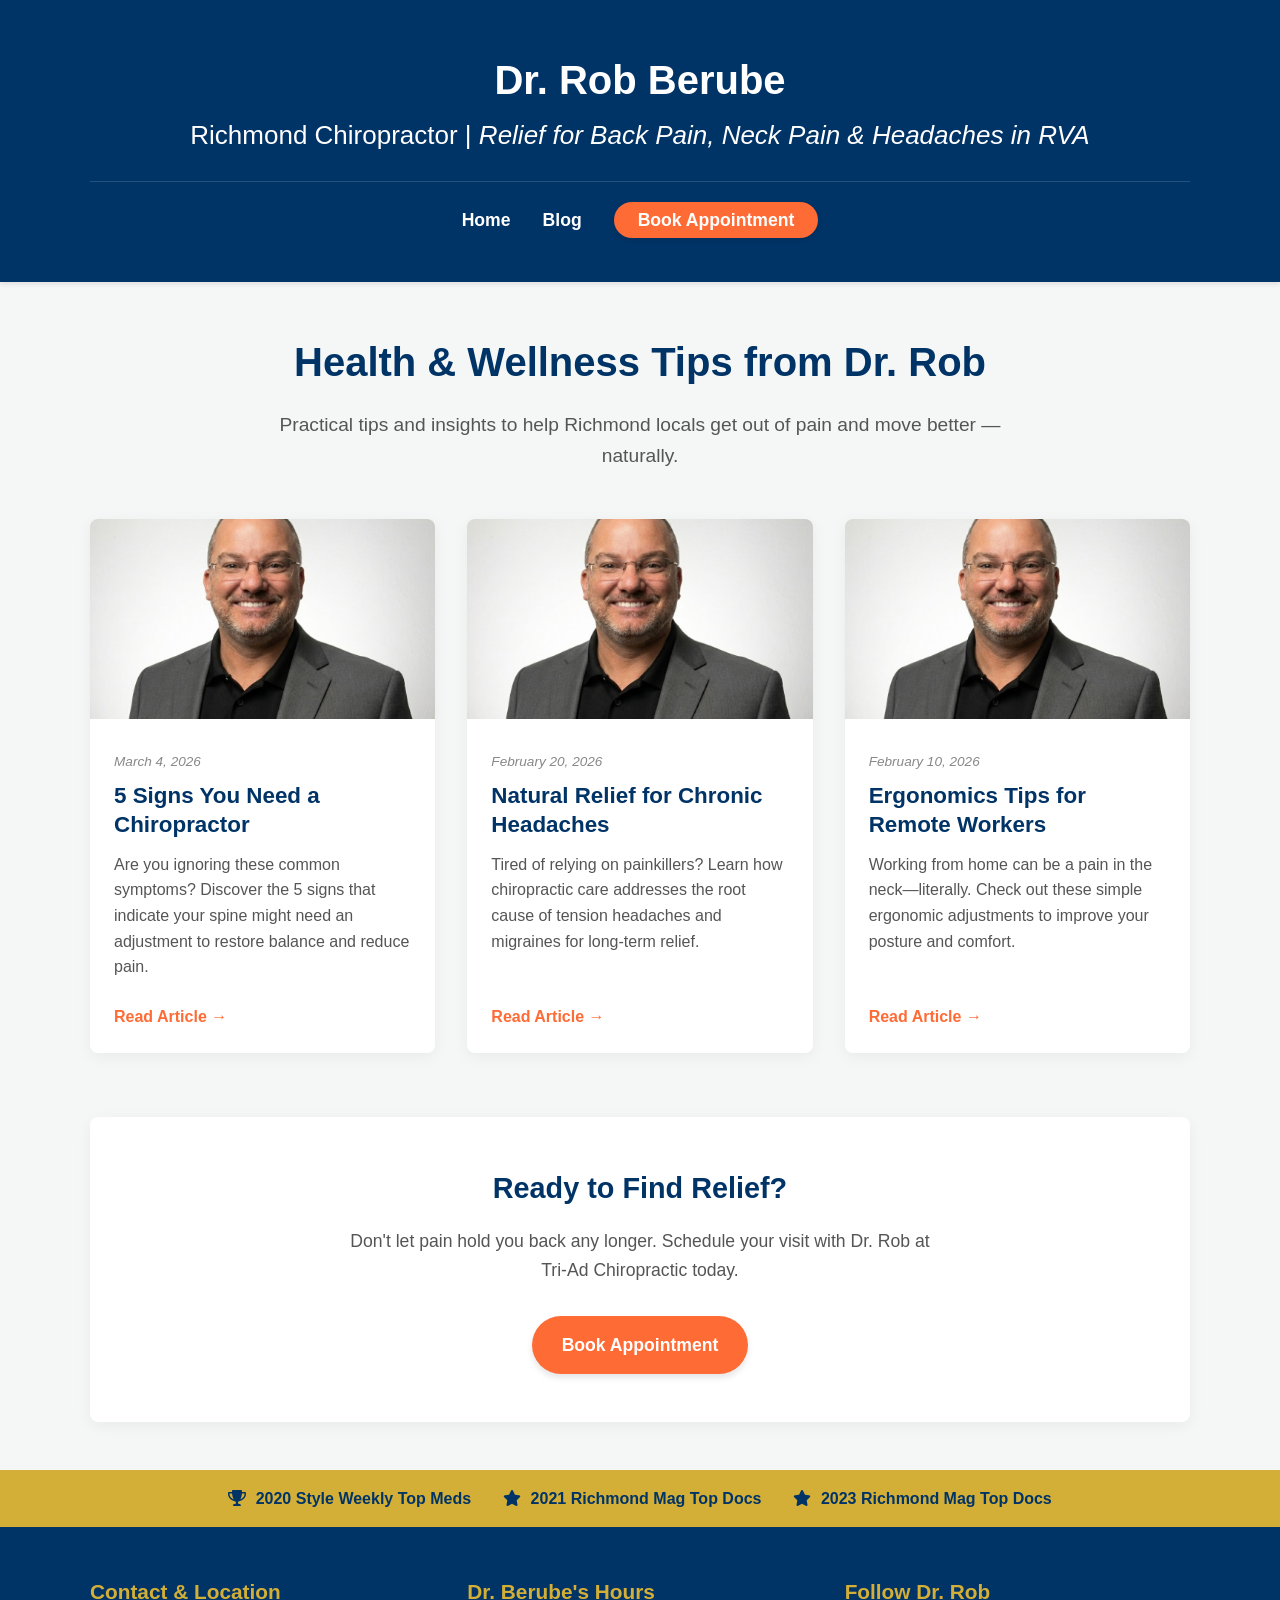
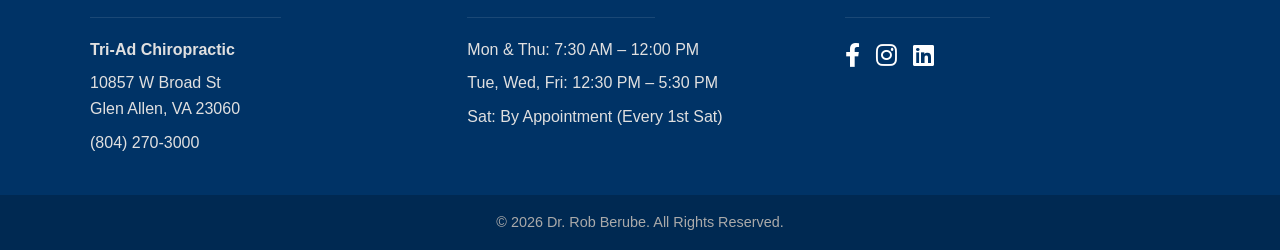
==== blog/index.html @ 6f5e11da "blog design and templates" ====
<!DOCTYPE html>
<html lang="en">
<head>
    <meta charset="UTF-8">
    <meta name="viewport" content="width=device-width, initial-scale=1.0">
    
    <title>Health & Wellness Blog | Dr. Rob Berube | Richmond Chiropractor</title>
    <meta name="description" content="Practical tips and insights to help Richmond locals get out of pain and move better — naturally. Read Dr. Rob's latest health advice.">
    
    <link rel="canonical" href="https://www.drrobrva.com/blog/">

    <!-- Open Graph Tags -->
    <meta property="og:title" content="Health & Wellness Blog | Dr. Rob Berube">
    <meta property="og:description" content="Practical tips and insights to help Richmond locals get out of pain and move better — naturally.">
    <meta property="og:image" content="https://www.drrobrva.com/images/drrob.png">
    <meta property="og:url" content="https://www.drrobrva.com/blog/">
    <meta property="og:type" content="website">

    <!-- Stylesheets (Adjusted for subfolder) -->
    <link rel="stylesheet" href="../css/style.css">
    <link rel="stylesheet" href="https://cdnjs.cloudflare.com/ajax/libs/font-awesome/6.0.0/css/all.min.css">
</head>
<body>
    <!-- Header -->
    <header>
        <div class="container">
            <h1>Dr. Rob Berube <span class="header-sub">Richmond Chiropractor <span class="separator">|</span> <em>Relief for Back Pain, Neck Pain & Headaches in RVA</em></span></h1>
            <nav class="main-nav">
                <ul>
                    <li><a href="../index.html">Home</a></li>
                    <li><a href="index.html">Blog</a></li>
                    <li><a href="https://www.tri-adchiropractic.com/become-a-patient/" class="nav-btn">Book Appointment</a></li>
                </ul>
            </nav>
        </div>
    </header>

    <main class="container">
        <!-- Blog Intro -->
        <div class="blog-intro">
            <h1>Health & Wellness Tips from Dr. Rob</h1>
            <p>Practical tips and insights to help Richmond locals get out of pain and move better — naturally.</p>
        </div>

        <!-- Blog Grid -->
        <div class="blog-grid">
            <!-- Placeholder Card 1 -->
            <article class="blog-card">
                <a href="posts/post-template.html">
                    <img src="../images/drrob.png" alt="Dr. Rob Berube" class="blog-card-image" loading="lazy">
                </a>
                <div class="blog-card-content">
                    <div class="blog-card-meta">March 4, 2026</div>
                    <h2 class="blog-card-title"><a href="posts/post-template.html">5 Signs You Need a Chiropractor</a></h2>
                    <p class="blog-card-excerpt">Are you ignoring these common symptoms? Discover the 5 signs that indicate your spine might need an adjustment to restore balance and reduce pain.</p>
                    <a href="posts/post-template.html" class="read-more">Read Article &rarr;</a>
                </div>
            </article>

            <!-- Placeholder Card 2 -->
            <article class="blog-card">
                <a href="posts/post-template.html">
                    <img src="../images/drrob.png" alt="Headache Relief" class="blog-card-image" loading="lazy">
                </a>
                <div class="blog-card-content">
                    <div class="blog-card-meta">February 20, 2026</div>
                    <h2 class="blog-card-title"><a href="posts/post-template.html">Natural Relief for Chronic Headaches</a></h2>
                    <p class="blog-card-excerpt">Tired of relying on painkillers? Learn how chiropractic care addresses the root cause of tension headaches and migraines for long-term relief.</p>
                    <a href="posts/post-template.html" class="read-more">Read Article &rarr;</a>
                </div>
            </article>

            <!-- Placeholder Card 3 -->
            <article class="blog-card">
                <a href="posts/post-template.html">
                    <img src="../images/drrob.png" alt="Ergonomics" class="blog-card-image" loading="lazy">
                </a>
                <div class="blog-card-content">
                    <div class="blog-card-meta">February 10, 2026</div>
                    <h2 class="blog-card-title"><a href="posts/post-template.html">Ergonomics Tips for Remote Workers</a></h2>
                    <p class="blog-card-excerpt">Working from home can be a pain in the neck—literally. Check out these simple ergonomic adjustments to improve your posture and comfort.</p>
                    <a href="posts/post-template.html" class="read-more">Read Article &rarr;</a>
                </div>
            </article>
        </div>

        <!-- CTA Section -->
        <div class="blog-cta">
            <h3>Ready to Find Relief?</h3>
            <p>Don't let pain hold you back any longer. Schedule your visit with Dr. Rob at Tri-Ad Chiropractic today.</p>
            <a href="https://www.tri-adchiropractic.com/become-a-patient/" class="btn-primary">Book Appointment</a>
        </div>
    </main>

    <!-- Accolades Ribbon -->
    <div class="accolades-ribbon">
        <div class="container accolades-content">
            <span><i class="fas fa-trophy"></i> 2020 Style Weekly Top Meds</span>
            <span><i class="fas fa-star"></i> 2021 Richmond Mag Top Docs</span>
            <span><i class="fas fa-star"></i> 2023 Richmond Mag Top Docs</span>
        </div>
    </div>

    <!-- Footer -->
    <footer>
        <div class="container footer-content">
            <div class="footer-col">
                <h3>Contact & Location</h3>
                <p><strong>Tri-Ad Chiropractic</strong></p>
                <p><a href="https://www.google.com/maps/search/?api=1&query=10857+W+Broad+St,+Glen+Allen,+VA+23060" target="_blank">10857 W Broad St<br>Glen Allen, VA 23060</a></p>
                <p><a href="tel:8042703000">(804) 270-3000</a></p>
            </div>
            <div class="footer-col">
                <h3>Dr. Berube's Hours</h3>
                <ul class="hours-list">
                    <li><span>Mon & Thu:</span> 7:30 AM – 12:00 PM</li>
                    <li><span>Tue, Wed, Fri:</span> 12:30 PM – 5:30 PM</li>
                    <li><span>Sat:</span> By Appointment (Every 1st Sat)</li>
                </ul>
            </div>
            <div class="footer-col">
                <h3>Follow Dr. Rob</h3>
                <div class="social-icons">
                    <a href="https://www.facebook.com/drrobrva" aria-label="Facebook"><i class="fab fa-facebook-f"></i></a>
                    <a href="https://www.instagram.com/drrobrva" aria-label="Instagram"><i class="fab fa-instagram"></i></a>
                    <a href="https://www.linkedin.com/in/robberube/" aria-label="LinkedIn"><i class="fab fa-linkedin"></i></a>
                </div>
            </div>
        </div>
        <div class="copyright">
            <p>&copy; 2026 Dr. Rob Berube. All Rights Reserved.</p>
        </div>
    </footer>
</body>
</html>
---- css/style.css ----
/* Reset and Base Styles */
:root {
    --primary-navy: #003366;
    --secondary-bg: #f4f7f6;
    --white: #ffffff;
    --text-dark: #333333;
    --accent-color: #ff6b35; /* High visibility orange for CTA */
    --accent-hover: #e85a23;
    --gold-accent: #d4af37;
}

* {
    box-sizing: border-box;
    margin: 0;
    padding: 0;
}

body {
    font-family: 'Segoe UI', Tahoma, Geneva, Verdana, sans-serif;
    line-height: 1.6;
    color: var(--text-dark);
    background-color: var(--secondary-bg);
}

/* Layout Utilities */
.container {
    width: 90%;
    max-width: 1100px;
    margin: 0 auto;
}

/* Header Styling */
header {
    background-color: var(--primary-navy);
    color: var(--white);
    padding: 3rem 0;
    text-align: center;
    box-shadow: 0 2px 5px rgba(0,0,0,0.1);
}

header h1 {
    font-size: 2.5rem;
    margin-bottom: 0.5rem;
    font-weight: 700;
}

header .subtitle {
    font-size: 1.2rem;
    font-weight: 300;
    opacity: 0.9;
    letter-spacing: 1px;
}

header h1 .header-sub {
    display: block;
    font-size: 1.625rem;
    font-weight: 300;
    margin-top: 0.2rem;
}

/* Main Profile Section */
.profile-section {
    background-color: var(--white);
    margin: 3rem auto;
    padding: 3rem;
    border-radius: 8px;
    box-shadow: 0 4px 15px rgba(0,0,0,0.05);
    display: flex;
    flex-direction: column;
    align-items: center;
    gap: 2.5rem;
}

/* Responsive Desktop Layout */
@media (min-width: 768px) {
    .profile-section {
        flex-direction: row;
        align-items: flex-start;
        text-align: left;
    }
    
    .bio-content {
        flex: 1;
    }
}

/* Profile Image */
.profile-image {
    width: 200px;
    height: 200px;
    object-fit: cover;
    border-radius: 50%;
    border: 5px solid var(--primary-navy);
    flex-shrink: 0;
}

/* Typography & Content */
.bio-content h2 {
    color: var(--primary-navy);
    margin-bottom: 1rem;
    font-size: 1.8rem;
}

.bio-content h2 .text-highlight {
    color: var(--accent-color);
}

.bio-content p {
    margin-bottom: 2rem;
    font-size: 1.1rem;
    color: #555;
}

/* Call to Action Button */
.btn-primary {
    display: inline-block;
    background-color: var(--accent-color);
    color: var(--white);
    padding: 15px 30px;
    text-decoration: none;
    border-radius: 50px;
    font-weight: bold;
    font-size: 1.1rem;
    transition: all 0.3s ease;
    box-shadow: 0 4px 6px rgba(0,0,0,0.1);
    text-align: center;
}

.btn-primary:hover {
    background-color: var(--accent-hover);
    transform: translateY(-2px);
    box-shadow: 0 6px 8px rgba(0,0,0,0.15);
}

/* Accolades Ribbon */
.accolades-ribbon {
    background-color: var(--gold-accent);
    color: var(--primary-navy);
    padding: 1rem 0;
    font-weight: bold;
    text-align: center;
}

.accolades-content {
    display: flex;
    flex-direction: column;
    gap: 0.5rem;
    justify-content: center;
    align-items: center;
}

@media (min-width: 768px) {
    .accolades-content {
        flex-direction: row;
        gap: 2rem;
    }
}

.accolades-content span i {
    margin-right: 5px;
}

/* Footer Styling */
footer {
    background-color: var(--primary-navy);
    color: var(--white);
    padding-top: 3rem;
}

.footer-content {
    display: grid;
    grid-template-columns: 1fr;
    gap: 2rem;
    padding-bottom: 2rem;
    text-align: center;
}

@media (min-width: 768px) {
    .footer-content {
        grid-template-columns: repeat(3, 1fr);
        text-align: left;
    }
}

.footer-col h3 {
    color: var(--gold-accent);
    margin-bottom: 1.2rem;
    font-size: 1.3rem;
    border-bottom: 1px solid rgba(255,255,255,0.1);
    padding-bottom: 0.5rem;
    display: inline-block;
}

.footer-col p, .footer-col a {
    color: #e0e0e0;
    text-decoration: none;
    margin-bottom: 0.5rem;
    transition: color 0.3s ease;
}

.footer-col a:hover {
    color: var(--accent-color);
}

.hours-list {
    list-style: none;
    padding: 0;
}

.hours-list li {
    margin-bottom: 0.5rem;
    color: #e0e0e0;
}

.social-icons {
    display: flex;
    gap: 1rem;
    justify-content: center;
}

@media (min-width: 768px) {
    .social-icons {
        justify-content: flex-start;
    }
}

.social-icons a {
    font-size: 1.5rem;
    color: var(--white);
}

.social-icons a:hover {
    color: var(--gold-accent);
}

.copyright {
    background-color: rgba(0,0,0,0.2);
    text-align: center;
    padding: 1rem 0;
    font-size: 0.9rem;
    color: #aaa;
}

/* Mobile Specific Adjustments */
@media (max-width: 600px) {
    /* H1: Break sub-header onto new line and hide separator */
    header h1 .header-sub .separator {
        display: none;
    }
    header h1 .header-sub em {
        display: block;
        margin-top: 0.3rem;
    }

    /* H2: Hide colon and stack text */
    .bio-content h2 .colon {
        display: none;
    }
    .bio-content h2 .text-highlight {
        display: block;
        font-size: 1.5rem; /* Slightly smaller to fit on one line */
    }
}

/* =========================================
   Navigation Styles
   ========================================= */
.main-nav {
    margin-top: 1.5rem;
    padding-top: 1.5rem;
    border-top: 1px solid rgba(255,255,255,0.15);
}

.main-nav ul {
    list-style: none;
    display: flex;
    justify-content: center;
    align-items: center;
    gap: 2rem;
    flex-wrap: wrap;
}

.main-nav a {
    color: var(--white);
    text-decoration: none;
    font-weight: 600;
    font-size: 1.1rem;
    transition: color 0.3s;
}

.main-nav a:hover {
    color: var(--gold-accent);
}

.main-nav .nav-btn {
    background-color: var(--accent-color);
    padding: 0.5rem 1.5rem;
    border-radius: 50px;
    color: var(--white);
    box-shadow: 0 2px 4px rgba(0,0,0,0.1);
}

.main-nav .nav-btn:hover {
    background-color: var(--accent-hover);
    transform: translateY(-1px);
}

/* =========================================
   Blog Styles
   ========================================= */
.blog-intro {
    text-align: center;
    margin: 3rem 0;
    max-width: 800px;
    margin-left: auto;
    margin-right: auto;
}

.blog-intro h1 {
    color: var(--primary-navy);
    font-size: 2.5rem;
    margin-bottom: 1rem;
}

.blog-intro p {
    font-size: 1.2rem;
    color: #555;
}

/* Blog Grid - Responsive Columns */
.blog-grid {
    display: grid;
    grid-template-columns: 1fr; /* Mobile: 1 Column */
    gap: 2rem;
    margin-bottom: 4rem;
}

@media (min-width: 768px) {
    .blog-grid {
        grid-template-columns: repeat(2, 1fr); /* Tablet: 2 Columns */
    }
}

@media (min-width: 1024px) {
    .blog-grid {
        grid-template-columns: repeat(3, 1fr); /* Desktop: 3 Columns */
    }
}

/* Blog Card Styles */
.blog-card {
    background-color: var(--white);
    border-radius: 8px;
    overflow: hidden;
    box-shadow: 0 4px 15px rgba(0,0,0,0.05);
    transition: transform 0.3s ease, box-shadow 0.3s ease;
    display: flex;
    flex-direction: column;
}

.blog-card:hover {
    transform: translateY(-5px);
    box-shadow: 0 8px 25px rgba(0,0,0,0.1);
}

.blog-card-image {
    width: 100%;
    height: 200px;
    object-fit: cover;
}

.blog-card-content {
    padding: 1.5rem;
    display: flex;
    flex-direction: column;
    flex-grow: 1;
}

.blog-card-meta {
    font-size: 0.85rem;
    color: #888;
    margin-bottom: 0.5rem;
    font-style: italic;
}

.blog-card-title {
    font-size: 1.4rem;
    margin-bottom: 0.8rem;
    line-height: 1.3;
}

.blog-card-title a {
    color: var(--primary-navy);
    text-decoration: none;
    transition: color 0.2s;
}

.blog-card-title a:hover {
    color: var(--accent-color);
}

.blog-card-excerpt {
    color: #555;
    margin-bottom: 1.5rem;
    flex-grow: 1;
    font-size: 1rem;
}

.read-more {
    color: var(--accent-color);
    font-weight: 600;
    text-decoration: none;
    align-self: flex-start;
    transition: color 0.2s;
}

.read-more:hover {
    color: var(--accent-hover);
}

/* Blog CTA Section */
.blog-cta {
    background-color: var(--white);
    padding: 3rem 2rem;
    border-radius: 8px;
    text-align: center;
    margin-bottom: 3rem;
    box-shadow: 0 4px 15px rgba(0,0,0,0.05);
}

.blog-cta h3 {
    color: var(--primary-navy);
    font-size: 1.8rem;
    margin-bottom: 1rem;
}

.blog-cta p {
    font-size: 1.1rem;
    color: #555;
    margin-bottom: 2rem;
    max-width: 600px;
    margin-left: auto;
    margin-right: auto;
}
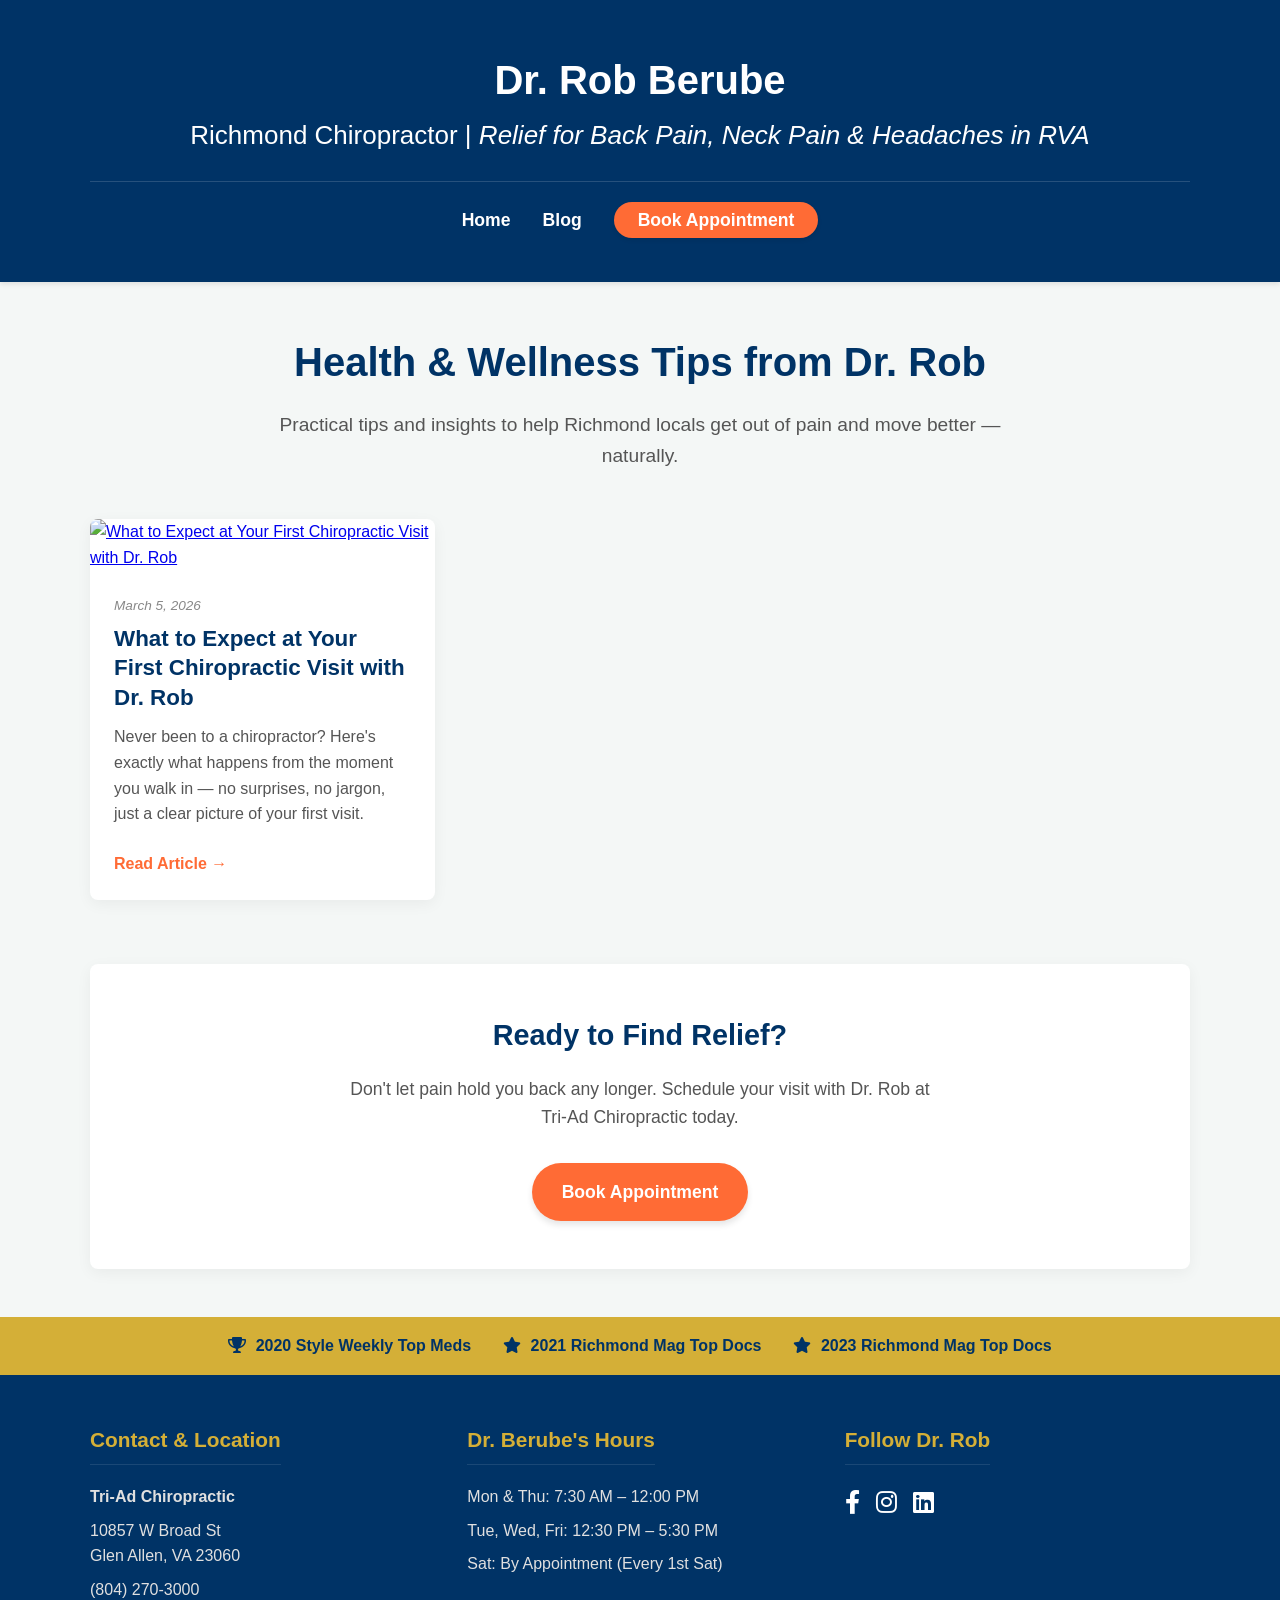
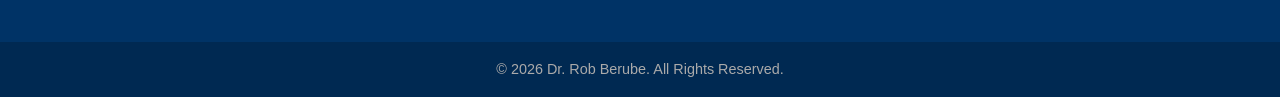
==== commit a615e7d5: "Update blog grid with actual blog post content Replaced placeholder blog cards with actual content f" ====
--- a/blog/index.html
+++ b/blog/index.html
@@ -43,46 +43,22 @@
         </div>
 
         <!-- Blog Grid -->
-        <div class="blog-grid">
-            <!-- Placeholder Card 1 -->
-            <article class="blog-card">
-                <a href="posts/post-template.html">
-                    <img src="../images/drrob.png" alt="Dr. Rob Berube" class="blog-card-image" loading="lazy">
-                </a>
-                <div class="blog-card-content">
-                    <div class="blog-card-meta">March 4, 2026</div>
-                    <h2 class="blog-card-title"><a href="posts/post-template.html">5 Signs You Need a Chiropractor</a></h2>
-                    <p class="blog-card-excerpt">Are you ignoring these common symptoms? Discover the 5 signs that indicate your spine might need an adjustment to restore balance and reduce pain.</p>
-                    <a href="posts/post-template.html" class="read-more">Read Article &rarr;</a>
-                </div>
-            </article>
+<div class="blog-grid">
 
-            <!-- Placeholder Card 2 -->
-            <article class="blog-card">
-                <a href="posts/post-template.html">
-                    <img src="../images/drrob.png" alt="Headache Relief" class="blog-card-image" loading="lazy">
-                </a>
-                <div class="blog-card-content">
-                    <div class="blog-card-meta">February 20, 2026</div>
-                    <h2 class="blog-card-title"><a href="posts/post-template.html">Natural Relief for Chronic Headaches</a></h2>
-                    <p class="blog-card-excerpt">Tired of relying on painkillers? Learn how chiropractic care addresses the root cause of tension headaches and migraines for long-term relief.</p>
-                    <a href="posts/post-template.html" class="read-more">Read Article &rarr;</a>
-                </div>
-            </article>
+  <!-- Post 1 -->
+  <article class="blog-card">
+    <a href="posts/slug.html">
+      <img src="../images/what-to-expect_blog_featured_image.png" alt="What to Expect at Your First Chiropractic Visit with Dr. Rob" class="blog-card-image" loading="lazy">
+    </a>
+    <div class="blog-card-content">
+      <div class="blog-card-meta">March 5, 2026</div>
+      <h2 class="blog-card-title"><a href="posts/slug.html">What to Expect at Your First Chiropractic Visit with Dr. Rob</a></h2>
+      <p class="blog-card-excerpt">Never been to a chiropractor? Here's exactly what happens from the moment you walk in — no surprises, no jargon, just a clear picture of your first visit.</p>
+      <a href="posts/slug.html" class="read-more">Read Article →</a>
+    </div>
+  </article>
 
-            <!-- Placeholder Card 3 -->
-            <article class="blog-card">
-                <a href="posts/post-template.html">
-                    <img src="../images/drrob.png" alt="Ergonomics" class="blog-card-image" loading="lazy">
-                </a>
-                <div class="blog-card-content">
-                    <div class="blog-card-meta">February 10, 2026</div>
-                    <h2 class="blog-card-title"><a href="posts/post-template.html">Ergonomics Tips for Remote Workers</a></h2>
-                    <p class="blog-card-excerpt">Working from home can be a pain in the neck—literally. Check out these simple ergonomic adjustments to improve your posture and comfort.</p>
-                    <a href="posts/post-template.html" class="read-more">Read Article &rarr;</a>
-                </div>
-            </article>
-        </div>
+</div>
 
         <!-- CTA Section -->
         <div class="blog-cta">
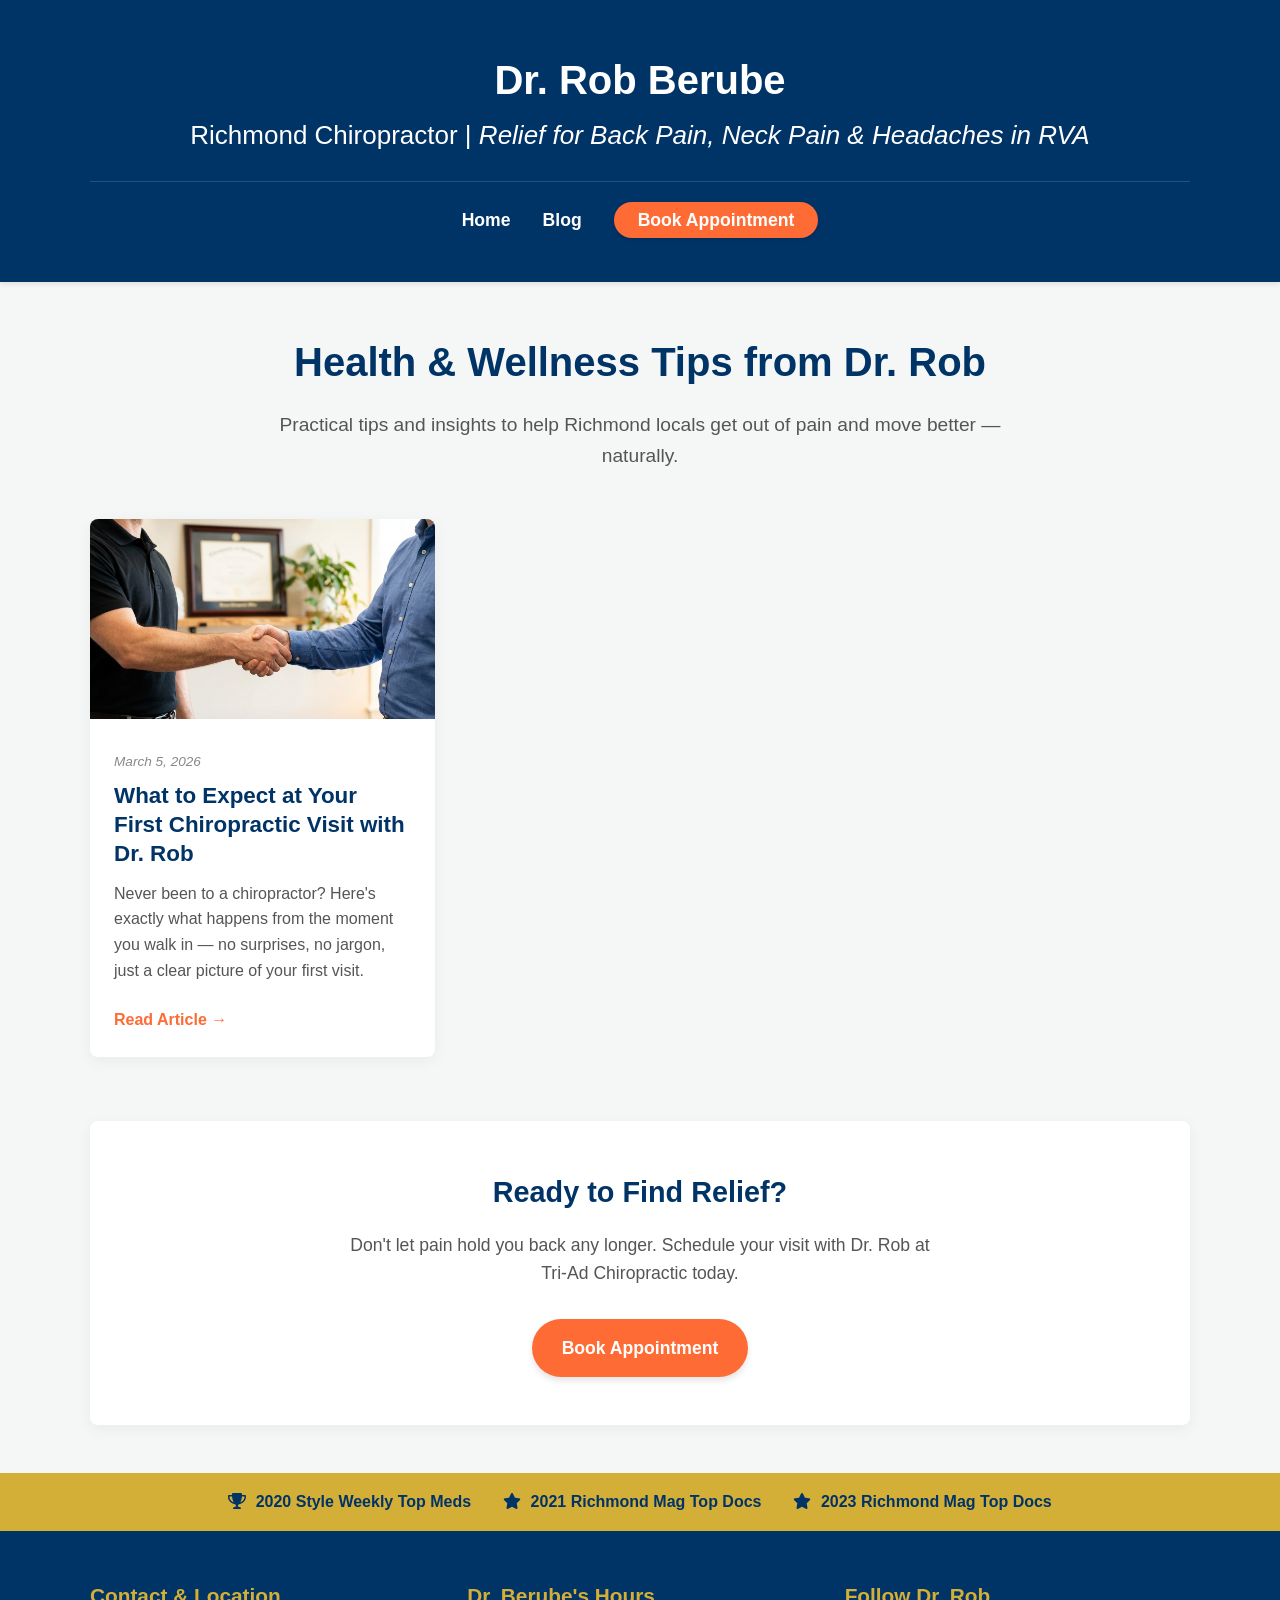
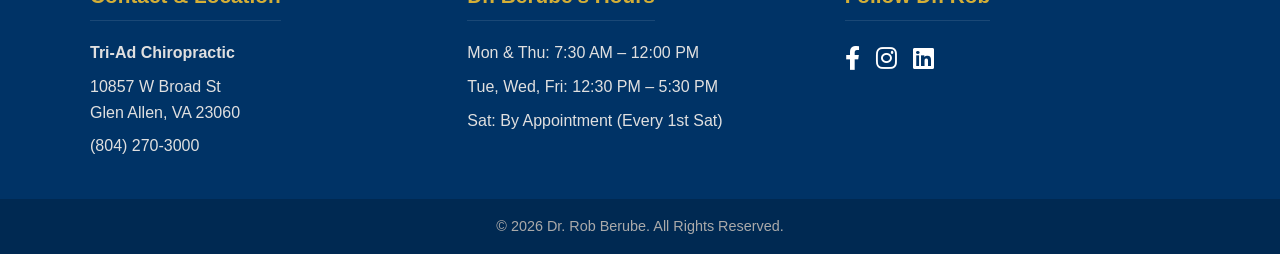
==== commit d7058ec7: "Update image source path in blog index" ====
--- a/blog/index.html
+++ b/blog/index.html
@@ -48,7 +48,7 @@
   <!-- Post 1 -->
   <article class="blog-card">
     <a href="posts/slug.html">
-      <img src="../images/what-to-expect_blog_featured_image.png" alt="What to Expect at Your First Chiropractic Visit with Dr. Rob" class="blog-card-image" loading="lazy">
+      <img src="../images/blog/what-to-expect_blog_featured_image.png" alt="What to Expect at Your First Chiropractic Visit with Dr. Rob" class="blog-card-image" loading="lazy">
     </a>
     <div class="blog-card-content">
       <div class="blog-card-meta">March 5, 2026</div>
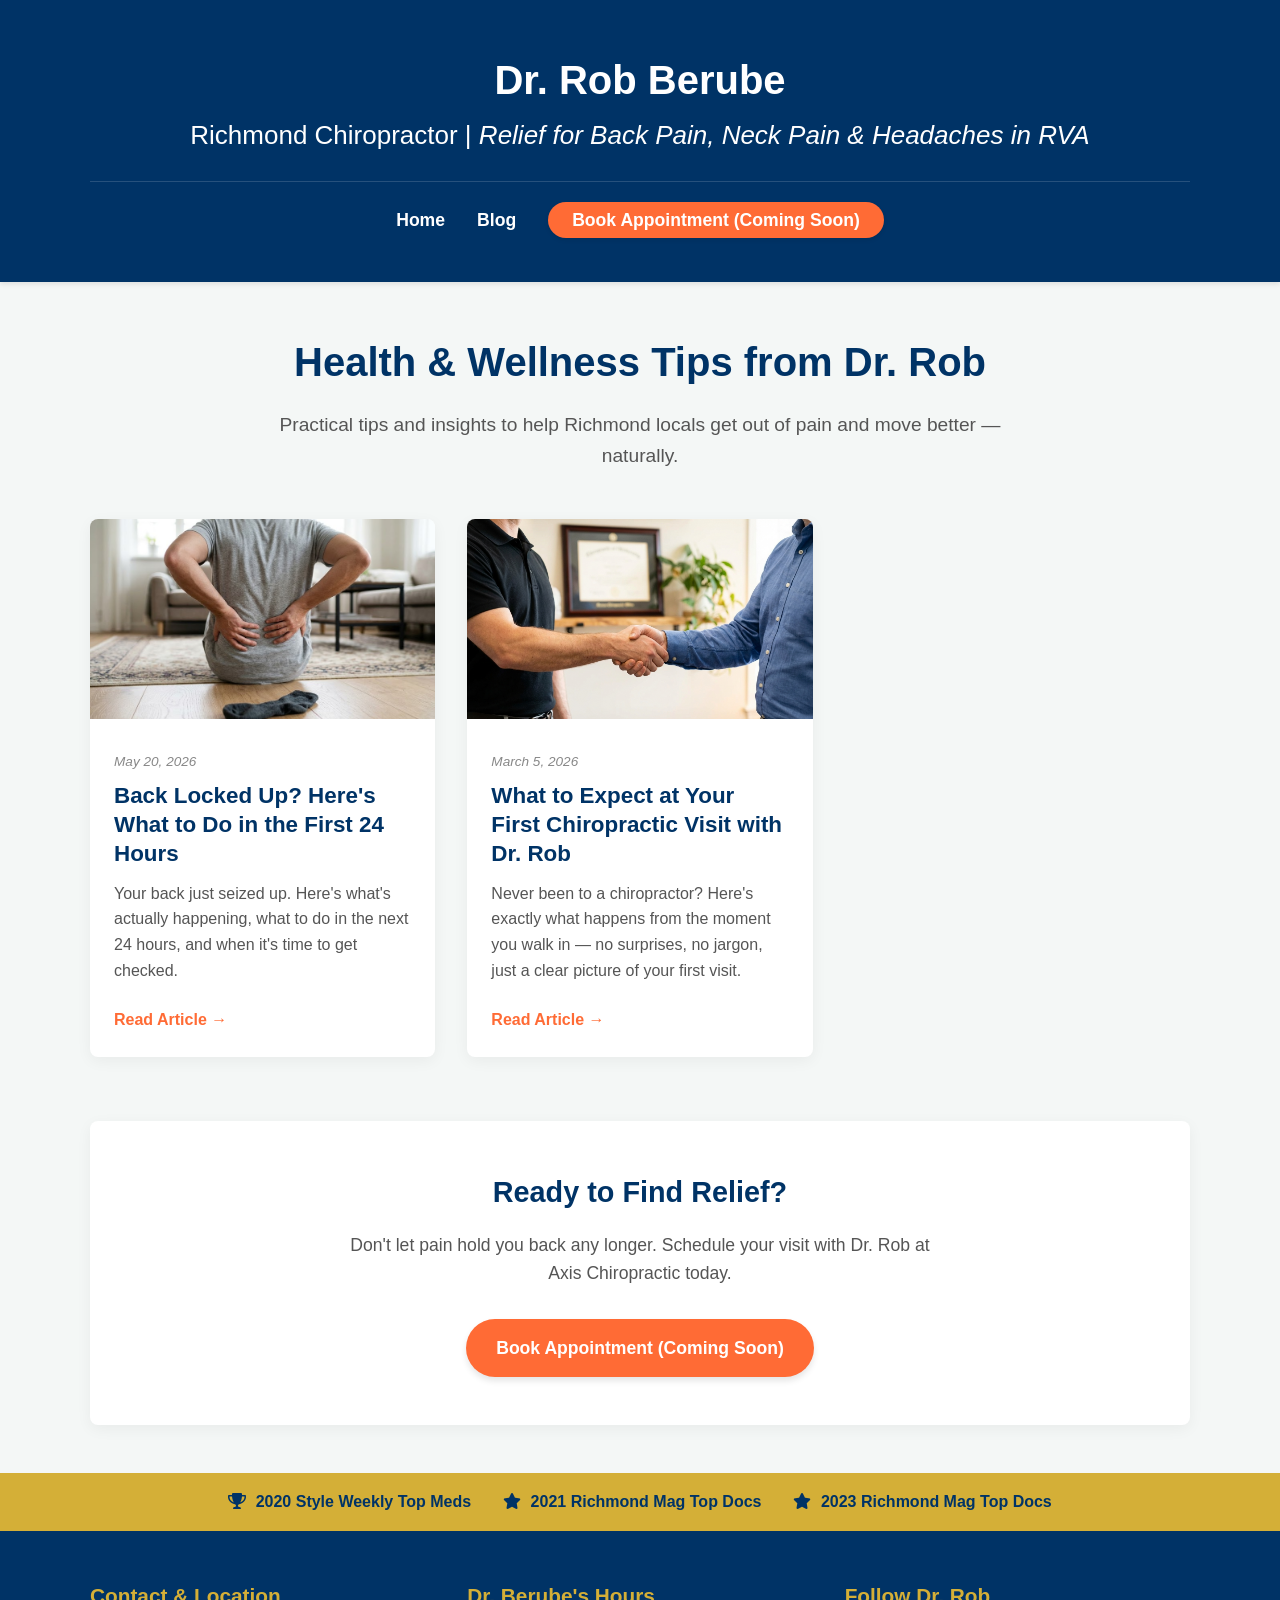
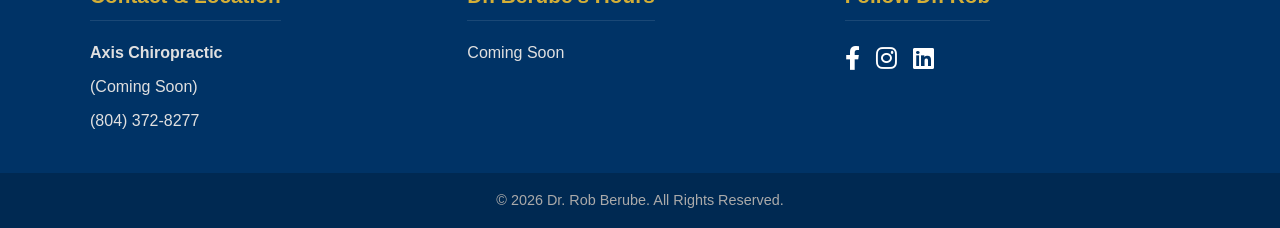
==== commit 64bb7849: "Triad Removal" ====
--- a/blog/index.html
+++ b/blog/index.html
@@ -29,7 +29,7 @@
                 <ul>
                     <li><a href="../index.html">Home</a></li>
                     <li><a href="index.html">Blog</a></li>
-                    <li><a href="https://www.tri-adchiropractic.com/become-a-patient/" class="nav-btn">Book Appointment</a></li>
+                    <li><a href="https://www.axischirorva.com" class="nav-btn">Book Appointment (Coming Soon)</a></li>
                 </ul>
             </nav>
         </div>
@@ -43,28 +43,41 @@
         </div>
 
         <!-- Blog Grid -->
-<div class="blog-grid">
+        <div class="blog-grid">
 
-  <!-- Post 1 -->
-  <article class="blog-card">
-    <a href="posts/slug.html">
-      <img src="../images/blog/what-to-expect_blog_featured_image.png" alt="What to Expect at Your First Chiropractic Visit with Dr. Rob" class="blog-card-image" loading="lazy">
-    </a>
-    <div class="blog-card-content">
-      <div class="blog-card-meta">March 5, 2026</div>
-      <h2 class="blog-card-title"><a href="posts/slug.html">What to Expect at Your First Chiropractic Visit with Dr. Rob</a></h2>
-      <p class="blog-card-excerpt">Never been to a chiropractor? Here's exactly what happens from the moment you walk in — no surprises, no jargon, just a clear picture of your first visit.</p>
-      <a href="posts/slug.html" class="read-more">Read Article →</a>
-    </div>
-  </article>
+            <!-- Post: Back Locked Up -->
+            <article class="blog-card">
+                <a href="back-locked-up-first-24-hours.html">
+                    <img src="../images/back24hr.png" alt="Back Locked Up? Here's What to Do in the First 24 Hours" class="blog-card-image" loading="lazy">
+                </a>
+                <div class="blog-card-content">
+                    <div class="blog-card-meta">May 20, 2026</div>
+                    <h2 class="blog-card-title"><a href="back-locked-up-first-24-hours.html">Back Locked Up? Here's What to Do in the First 24 Hours</a></h2>
+                    <p class="blog-card-excerpt">Your back just seized up. Here's what's actually happening, what to do in the next 24 hours, and when it's time to get checked.</p>
+                    <a href="back-locked-up-first-24-hours.html" class="read-more">Read Article →</a>
+                </div>
+            </article>
 
-</div>
+            <!-- Post 1 -->
+            <article class="blog-card">
+                <a href="posts/what-to-expect-first-chiropractic-visit.html">
+                    <img src="../images/blog/what-to-expect_blog_featured_image.png" alt="What to Expect at Your First Chiropractic Visit with Dr. Rob" class="blog-card-image" loading="lazy">
+                </a>
+                <div class="blog-card-content">
+                    <div class="blog-card-meta">March 5, 2026</div>
+                    <h2 class="blog-card-title"><a href="posts/what-to-expect-first-chiropractic-visit.html">What to Expect at Your First Chiropractic Visit with Dr. Rob</a></h2>
+                    <p class="blog-card-excerpt">Never been to a chiropractor? Here's exactly what happens from the moment you walk in — no surprises, no jargon, just a clear picture of your first visit.</p>
+                    <a href="posts/what-to-expect-first-chiropractic-visit.html" class="read-more">Read Article →</a>
+                </div>
+            </article>
+
+        </div>
 
         <!-- CTA Section -->
         <div class="blog-cta">
             <h3>Ready to Find Relief?</h3>
-            <p>Don't let pain hold you back any longer. Schedule your visit with Dr. Rob at Tri-Ad Chiropractic today.</p>
-            <a href="https://www.tri-adchiropractic.com/become-a-patient/" class="btn-primary">Book Appointment</a>
+            <p>Don't let pain hold you back any longer. Schedule your visit with Dr. Rob at Axis Chiropractic today.</p>
+            <a href="https://www.axischirorva.com" class="btn-primary">Book Appointment (Coming Soon)</a>
         </div>
     </main>
 
@@ -82,17 +95,13 @@
         <div class="container footer-content">
             <div class="footer-col">
                 <h3>Contact & Location</h3>
-                <p><strong>Tri-Ad Chiropractic</strong></p>
-                <p><a href="https://www.google.com/maps/search/?api=1&query=10857+W+Broad+St,+Glen+Allen,+VA+23060" target="_blank">10857 W Broad St<br>Glen Allen, VA 23060</a></p>
-                <p><a href="tel:8042703000">(804) 270-3000</a></p>
+                <p><strong>Axis Chiropractic</strong></p>
+                <p>(Coming Soon)</p>
+                <p><a href="tel:8043728277">(804) 372-8277</a></p>
             </div>
             <div class="footer-col">
                 <h3>Dr. Berube's Hours</h3>
-                <ul class="hours-list">
-                    <li><span>Mon & Thu:</span> 7:30 AM – 12:00 PM</li>
-                    <li><span>Tue, Wed, Fri:</span> 12:30 PM – 5:30 PM</li>
-                    <li><span>Sat:</span> By Appointment (Every 1st Sat)</li>
-                </ul>
+                <p>Coming Soon</p>
             </div>
             <div class="footer-col">
                 <h3>Follow Dr. Rob</h3>
--- a/css/style.css
+++ b/css/style.css
@@ -42,6 +42,7 @@
     font-size: 2.5rem;
     margin-bottom: 0.5rem;
     font-weight: 700;
+    color: var(--white);
 }
 
 header .subtitle {
@@ -441,4 +442,113 @@
     max-width: 600px;
     margin-left: auto;
     margin-right: auto;
+}
+
+/* =========================================
+   Blog Post Detail Styles
+   ========================================= */
+.blog-article {
+    max-width: 800px;
+    margin: 3rem auto;
+    background-color: var(--white);
+    padding: 3rem 4rem;
+    border-radius: 8px;
+    box-shadow: 0 4px 20px rgba(0,0,0,0.05);
+}
+
+@media (max-width: 768px) {
+    .blog-article {
+        padding: 2rem 1.5rem;
+        margin: 1.5rem auto;
+        width: 95%;
+    }
+}
+
+.blog-featured-image {
+    width: 100%;
+    height: auto;
+    max-height: 400px;
+    object-fit: cover;
+    border-radius: 8px;
+    margin-bottom: 2.5rem;
+    background-color: #eee; /* Placeholder color while loading */
+}
+
+.blog-header {
+    background-color: transparent;
+    box-shadow: none;
+    padding-top: 0;
+    text-align: center;
+    margin-bottom: 2.5rem;
+    padding-bottom: 2rem;
+    border-bottom: 1px solid #eee;
+}
+
+.blog-title {
+    color: var(--primary-navy);
+    font-size: 2.2rem;
+    margin-bottom: 0.8rem;
+    line-height: 1.2;
+}
+
+.blog-date {
+    color: #777;
+    font-style: italic;
+    font-size: 0.95rem;
+}
+
+.blog-content {
+    font-size: 1.125rem; /* 18px for better readability */
+    line-height: 1.8;
+    color: #333;
+}
+
+.blog-content p {
+    margin-bottom: 1.5rem;
+}
+
+.blog-content h2 {
+    color: var(--primary-navy);
+    font-size: 1.75rem;
+    margin-top: 2.5rem;
+    margin-bottom: 1rem;
+    font-weight: 700;
+}
+
+.blog-content h3 {
+    color: var(--accent-color);
+    font-size: 1.4rem;
+    margin-top: 2rem;
+    margin-bottom: 0.8rem;
+    font-weight: 600;
+}
+
+.blog-content ul {
+    margin-bottom: 1.5rem;
+    padding-left: 1.5rem;
+}
+
+.blog-content li {
+    margin-bottom: 0.5rem;
+}
+
+.blog-content strong {
+    color: var(--primary-navy);
+}
+
+.blog-footer-nav {
+    margin-top: 3rem;
+    padding-top: 2rem;
+    border-top: 1px solid #eee;
+}
+
+.back-link {
+    color: var(--primary-navy);
+    text-decoration: none;
+    font-weight: 600;
+    transition: color 0.2s;
+}
+
+.back-link:hover {
+    color: var(--accent-color);
 }
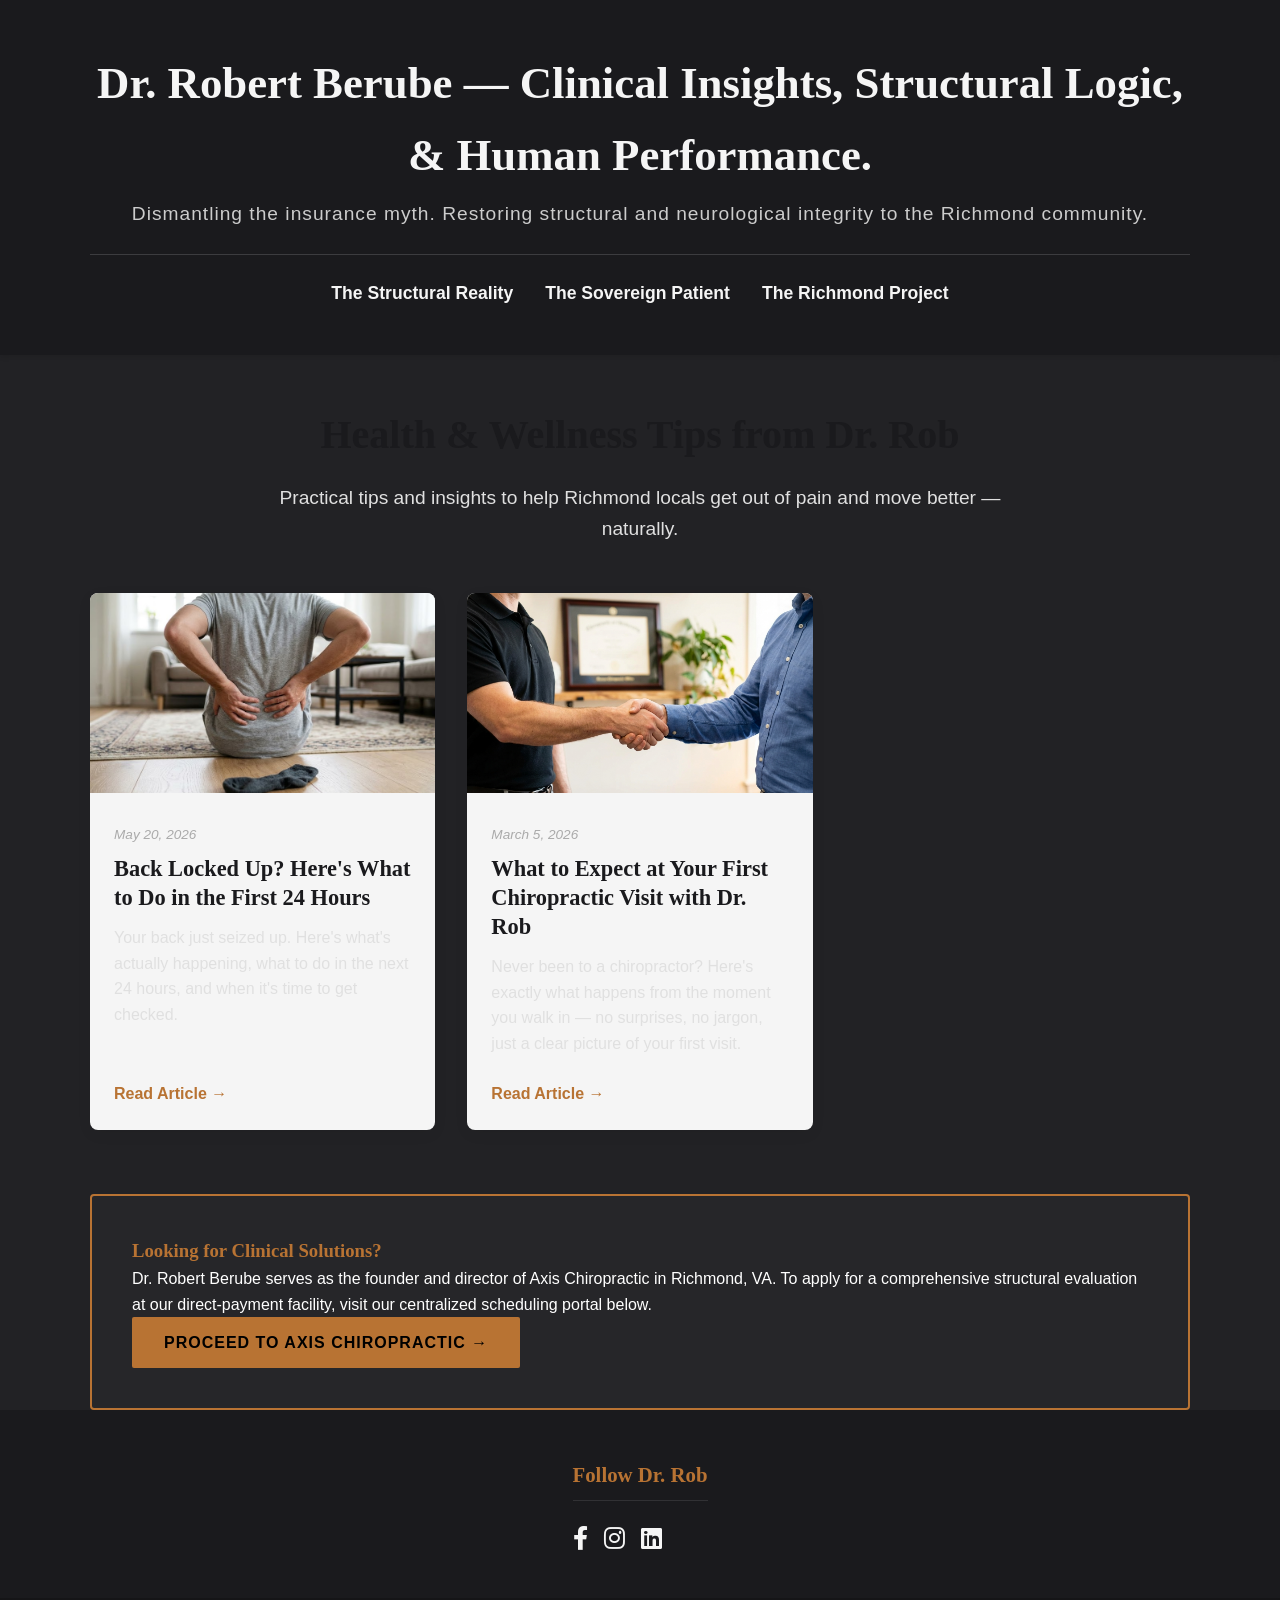
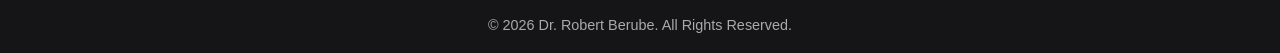
==== commit 93a1d373: "first commit" ====
--- a/blog/index.html
+++ b/blog/index.html
@@ -24,12 +24,13 @@
     <!-- Header -->
     <header>
         <div class="container">
-            <h1>Dr. Rob Berube <span class="header-sub">Richmond Chiropractor <span class="separator">|</span> <em>Relief for Back Pain, Neck Pain & Headaches in RVA</em></span></h1>
+            <h1>Dr. Robert Berube — Clinical Insights, Structural Logic, & Human Performance.</h1>
+            <p class="subtitle" style="margin-top: 0.5rem; font-size: 1.2rem; font-family: 'Inter', sans-serif;">Dismantling the insurance myth. Restoring structural and neurological integrity to the Richmond community.</p>
             <nav class="main-nav">
                 <ul>
-                    <li><a href="../index.html">Home</a></li>
-                    <li><a href="index.html">Blog</a></li>
-                    <li><a href="https://www.axischirorva.com" class="nav-btn">Book Appointment (Coming Soon)</a></li>
+                    <li><a href="index.html">The Structural Reality</a></li>
+                    <li><a href="index.html">The Sovereign Patient</a></li>
+                    <li><a href="index.html">The Richmond Project</a></li>
                 </ul>
             </nav>
         </div>
@@ -73,37 +74,17 @@
 
         </div>
 
-        <!-- CTA Section -->
-        <div class="blog-cta">
-            <h3>Ready to Find Relief?</h3>
-            <p>Don't let pain hold you back any longer. Schedule your visit with Dr. Rob at Axis Chiropractic today.</p>
-            <a href="https://www.axischirorva.com" class="btn-primary">Book Appointment (Coming Soon)</a>
+        <div class="axis-funnel-box" style="border: 2px solid var(--accent-color); padding: 2.5rem; background: rgba(255,255,255,0.02); margin-top: 3rem; border-radius: 4px;">
+            <h3 style="color: var(--accent-color); font-family: 'Playfair Display', serif; margin-top: 0;">Looking for Clinical Solutions?</h3>
+            <p style="color: #ffffff; font-family: 'Inter', sans-serif; line-height: 1.6;">Dr. Robert Berube serves as the founder and director of Axis Chiropractic in Richmond, VA. To apply for a comprehensive structural evaluation at our direct-payment facility, visit our centralized scheduling portal below.</p>
+            <a href="https://www.axischirorva.com" class="axis-cta-button" style="display: inline-block; background-color: var(--accent-color); color: #000000; padding: 0.8rem 2rem; font-weight: bold; text-decoration: none; border-radius: 2px; text-transform: uppercase; letter-spacing: 1px; transition: background 0.3s ease;">Proceed to Axis Chiropractic →</a>
         </div>
     </main>
 
-    <!-- Accolades Ribbon -->
-    <div class="accolades-ribbon">
-        <div class="container accolades-content">
-            <span><i class="fas fa-trophy"></i> 2020 Style Weekly Top Meds</span>
-            <span><i class="fas fa-star"></i> 2021 Richmond Mag Top Docs</span>
-            <span><i class="fas fa-star"></i> 2023 Richmond Mag Top Docs</span>
-        </div>
-    </div>
-
     <!-- Footer -->
     <footer>
-        <div class="container footer-content">
-            <div class="footer-col">
-                <h3>Contact & Location</h3>
-                <p><strong>Axis Chiropractic</strong></p>
-                <p>(Coming Soon)</p>
-                <p><a href="tel:8043728277">(804) 372-8277</a></p>
-            </div>
-            <div class="footer-col">
-                <h3>Dr. Berube's Hours</h3>
-                <p>Coming Soon</p>
-            </div>
-            <div class="footer-col">
+        <div class="container footer-content" style="display: flex; justify-content: center; gap: 2rem;">
+            <div class="footer-col" style="text-align: center;">
                 <h3>Follow Dr. Rob</h3>
                 <div class="social-icons">
                     <a href="https://www.facebook.com/drrobrva" aria-label="Facebook"><i class="fab fa-facebook-f"></i></a>
@@ -113,7 +94,7 @@
             </div>
         </div>
         <div class="copyright">
-            <p>&copy; 2026 Dr. Rob Berube. All Rights Reserved.</p>
+            <p>&copy; 2026 Dr. Robert Berube. All Rights Reserved.</p>
         </div>
     </footer>
 </body>
--- a/css/style.css
+++ b/css/style.css
@@ -1,12 +1,14 @@
 /* Reset and Base Styles */
 :root {
-    --primary-navy: #003366;
-    --secondary-bg: #f4f7f6;
-    --white: #ffffff;
-    --text-dark: #333333;
-    --accent-color: #ff6b35; /* High visibility orange for CTA */
-    --accent-hover: #e85a23;
-    --gold-accent: #d4af37;
+    --primary-navy: #1a1a1d;
+    --secondary-bg: #222225;
+    --white: #f5f5f5;
+    --text-dark: #e0e0e0;
+    --accent-color: #b87333; /* Metallic copper */
+    --accent-hover: #c88647;
+    --gold-accent: #b87333;
+    --font-serif: 'Playfair Display', 'Merriweather', 'Georgia', serif;
+    --font-sans: 'Inter', 'Segoe UI', Tahoma, Verdana, sans-serif;
 }
 
 * {
@@ -16,10 +18,19 @@
 }
 
 body {
-    font-family: 'Segoe UI', Tahoma, Geneva, Verdana, sans-serif;
+    font-family: var(--font-sans);
     line-height: 1.6;
     color: var(--text-dark);
     background-color: var(--secondary-bg);
+}
+
+h1, h2, h3, h4, h5, h6 {
+    font-family: var(--font-serif);
+    color: var(--white);
+}
+
+.axis-cta-button:hover {
+    background-color: var(--accent-hover) !important;
 }
 
 /* Layout Utilities */
@@ -39,7 +50,7 @@
 }
 
 header h1 {
-    font-size: 2.5rem;
+    font-size: 2.8rem;
     margin-bottom: 0.5rem;
     font-weight: 700;
     color: var(--white);
@@ -47,8 +58,8 @@
 
 header .subtitle {
     font-size: 1.2rem;
-    font-weight: 300;
-    opacity: 0.9;
+    font-weight: 400;
+    color: #cccccc;
     letter-spacing: 1px;
 }
 
@@ -109,7 +120,7 @@
 .bio-content p {
     margin-bottom: 2rem;
     font-size: 1.1rem;
-    color: #555;
+    color: var(--text-dark);
 }
 
 /* Call to Action Button */
@@ -325,7 +336,7 @@
 
 .blog-intro p {
     font-size: 1.2rem;
-    color: #555;
+    color: var(--text-dark);
 }
 
 /* Blog Grid - Responsive Columns */
@@ -379,7 +390,7 @@
 
 .blog-card-meta {
     font-size: 0.85rem;
-    color: #888;
+    color: #aaa;
     margin-bottom: 0.5rem;
     font-style: italic;
 }
@@ -401,7 +412,7 @@
 }
 
 .blog-card-excerpt {
-    color: #555;
+    color: var(--text-dark);
     margin-bottom: 1.5rem;
     flex-grow: 1;
     font-size: 1rem;
@@ -437,7 +448,7 @@
 
 .blog-cta p {
     font-size: 1.1rem;
-    color: #555;
+    color: var(--text-dark);
     margin-bottom: 2rem;
     max-width: 600px;
     margin-left: auto;
@@ -492,7 +503,7 @@
 }
 
 .blog-date {
-    color: #777;
+    color: #aaa;
     font-style: italic;
     font-size: 0.95rem;
 }
@@ -500,7 +511,7 @@
 .blog-content {
     font-size: 1.125rem; /* 18px for better readability */
     line-height: 1.8;
-    color: #333;
+    color: var(--text-dark);
 }
 
 .blog-content p {
@@ -539,7 +550,7 @@
 .blog-footer-nav {
     margin-top: 3rem;
     padding-top: 2rem;
-    border-top: 1px solid #eee;
+    border-top: 1px solid rgba(255,255,255,0.1);
 }
 
 .back-link {
